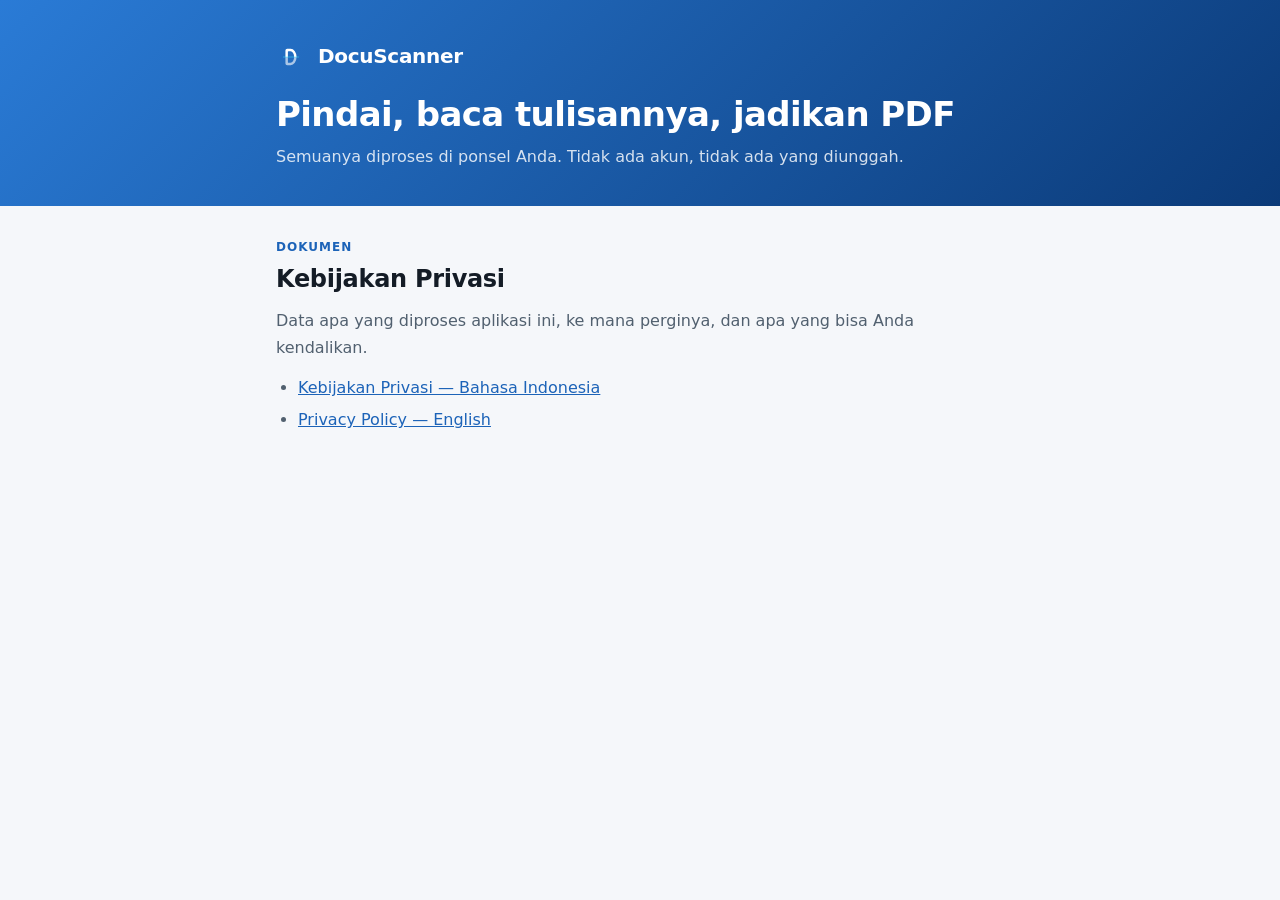
==== index.html @ 3e8f4c32 "inisial state" ====
<!doctype html>
<html lang="id">
<head>
<meta charset="utf-8">
<meta name="viewport" content="width=device-width, initial-scale=1">
<meta name="description" content="DocuScanner — pindai dokumen jadi PDF yang bisa dicari, semuanya diproses di ponsel.">
<title>DocuScanner</title>
<link rel="stylesheet" href="assets/style.css">
</head>
<body>

<header class="masthead">
  <div class="masthead-inner">
    <div class="wordmark">
      <svg width="30" height="30" viewBox="0 0 1024 1024" aria-hidden="true">
        <defs>
          <clipPath id="swept"><rect x="0" y="0" width="1024" height="512"/></clipPath>
          <clipPath id="unswept"><rect x="0" y="512" width="1024" height="512"/></clipPath>
          <path id="mark" fill-rule="evenodd" d="M382 232 H498 A204 280 0 0 1 498 792 H382 A60 60 0 0 1 322 732 V292 A60 60 0 0 1 382 232 Z M424 316 H498 A120 196 0 0 1 498 708 H424 A18 18 0 0 1 406 690 V334 A18 18 0 0 1 424 316 Z"/>
        </defs>
        <use href="#mark" fill="#FFFFFF" clip-path="url(#swept)"/>
        <use href="#mark" fill="#FFFFFF" opacity="0.62" clip-path="url(#unswept)"/>
        <rect x="236" y="502" width="552" height="20" rx="10" fill="#3FE0FF"/>
      </svg>
      DocuScanner
    </div>
    <h1>Pindai, baca tulisannya, jadikan PDF</h1>
    <p>Semuanya diproses di ponsel Anda. Tidak ada akun, tidak ada yang diunggah.</p>
  </div>
</header>

<main class="page">
  <section>
    <div class="eyebrow">Dokumen</div>
    <h2>Kebijakan Privasi</h2>
    <p>Data apa yang diproses aplikasi ini, ke mana perginya, dan apa yang bisa Anda kendalikan.</p>
    <ul>
      <li><a href="privacy-policy.html">Kebijakan Privasi — Bahasa Indonesia</a></li>
      <li><a href="privacy-policy-en.html">Privacy Policy — English</a></li>
    </ul>
  </section>
</main>
</body>
</html>
---- assets/style.css ----
/* Halaman statis DocuScanner (GitHub Pages). Warnanya mengikuti merek aplikasi:
   biru #2A7BD6 → #0B3A78 dengan sinar pindai sian #3FE0FF. */

:root {
  --bg: #F5F7FA;
  --surface: #FFFFFF;
  --surface-soft: #EEF3FA;
  --ink: #141C26;
  --ink-muted: #51606F;
  --ink-faint: #7C8A98;
  --accent: #1C63B8;
  --accent-strong: #0B3A78;
  --accent-soft: #E7F0FB;
  --beam: #0E9BC4;
  --line: #D9E1EB;
  --warn-bg: #FFF6E5;
  --warn-ink: #7A5312;
  --warn-line: #EED9A8;
  --font-body: "Inter", "Segoe UI", system-ui, -apple-system, sans-serif;
  --font-mono: "SFMono-Regular", Consolas, "Liberation Mono", monospace;
}

@media (prefers-color-scheme: dark) {
  :root:not([data-theme="light"]) {
    --bg: #0E1319;
    --surface: #161E28;
    --surface-soft: #1B2531;
    --ink: #E8EDF3;
    --ink-muted: #A3B1C0;
    --ink-faint: #74828F;
    --accent: #71B2F2;
    --accent-strong: #A8CEF8;
    --accent-soft: #17293D;
    --beam: #3FE0FF;
    --line: #27323F;
    --warn-bg: #2A2313;
    --warn-ink: #E6C880;
    --warn-line: #4B3E1D;
  }
}

:root[data-theme="dark"] {
  --bg: #0E1319;
  --surface: #161E28;
  --surface-soft: #1B2531;
  --ink: #E8EDF3;
  --ink-muted: #A3B1C0;
  --ink-faint: #74828F;
  --accent: #71B2F2;
  --accent-strong: #A8CEF8;
  --accent-soft: #17293D;
  --beam: #3FE0FF;
  --line: #27323F;
  --warn-bg: #2A2313;
  --warn-ink: #E6C880;
  --warn-line: #4B3E1D;
}

* { box-sizing: border-box; }

body {
  margin: 0;
  background: var(--bg);
  color: var(--ink);
  font-family: var(--font-body);
  font-size: 16px;
  line-height: 1.65;
  -webkit-font-smoothing: antialiased;
}

a { color: var(--accent); }
a:focus-visible, summary:focus-visible { outline: 2px solid var(--accent); outline-offset: 2px; }

.page { max-width: 760px; margin: 0 auto; padding: 0 16px 72px; }

/* Kepala halaman */

.masthead {
  background: linear-gradient(135deg, #2A7BD6, #0B3A78);
  color: #FFFFFF;
  margin: 0 0 32px;
  padding: 40px 24px 36px;
}

.masthead-inner { max-width: 728px; margin: 0 auto; }

.wordmark {
  display: flex;
  align-items: center;
  gap: 12px;
  font-size: 20px;
  font-weight: 700;
  letter-spacing: -0.3px;
}

.wordmark svg { display: block; }

.masthead h1 {
  margin: 22px 0 10px;
  font-size: 34px;
  line-height: 1.15;
  letter-spacing: -0.6px;
}

.masthead p { margin: 0; color: rgba(255, 255, 255, 0.82); }

.meta {
  margin-top: 18px;
  display: flex;
  flex-wrap: wrap;
  gap: 8px 20px;
  font-size: 14px;
  color: rgba(255, 255, 255, 0.78);
}

.meta b { color: #FFFFFF; font-weight: 600; }

.lang {
  margin-top: 20px;
  font-size: 14px;
}

.lang a { color: #FFFFFF; }

/* Isi */

.toc {
  background: var(--surface);
  border: 1px solid var(--line);
  border-radius: 14px;
  padding: 18px 22px;
  margin-bottom: 36px;
}

.toc h2 {
  margin: 0 0 10px;
  font-size: 13px;
  letter-spacing: 0.8px;
  text-transform: uppercase;
  color: var(--ink-faint);
}

.toc ol { margin: 0; padding-left: 22px; columns: 2; column-gap: 28px; }
.toc li { margin: 4px 0; break-inside: avoid; }
.toc a { text-decoration: none; }
.toc a:hover { text-decoration: underline; }

section { margin-bottom: 40px; scroll-margin-top: 20px; }

.eyebrow {
  font-size: 12px;
  font-weight: 600;
  letter-spacing: 1px;
  text-transform: uppercase;
  color: var(--accent);
  margin-bottom: 6px;
}

h2 { font-size: 24px; line-height: 1.25; letter-spacing: -0.3px; margin: 0 0 14px; }
h3 { font-size: 17px; margin: 24px 0 8px; }
p, li { color: var(--ink-muted); }
p { margin: 0 0 14px; }
ul, ol { margin: 0 0 14px; padding-left: 22px; }
li { margin: 6px 0; }
strong { color: var(--ink); font-weight: 600; }

.card {
  background: var(--surface);
  border: 1px solid var(--line);
  border-radius: 14px;
  padding: 18px 22px;
  margin: 18px 0;
}

.card h3 { margin-top: 0; }

.highlight {
  background: var(--accent-soft);
  border: 1px solid var(--line);
  border-left: 4px solid var(--accent);
  border-radius: 12px;
  padding: 16px 20px;
  margin: 18px 0;
}

.highlight p:last-child, .card p:last-child, .note p:last-child { margin-bottom: 0; }

.note {
  background: var(--warn-bg);
  border: 1px solid var(--warn-line);
  border-radius: 12px;
  padding: 16px 20px;
  margin: 18px 0;
}

.note p, .note li { color: var(--warn-ink); }
.note strong { color: var(--warn-ink); }

.table-wrap { overflow-x: auto; margin: 18px 0; }

table { width: 100%; border-collapse: collapse; font-size: 14.5px; min-width: 540px; }

th, td {
  text-align: left;
  vertical-align: top;
  padding: 11px 12px;
  border-bottom: 1px solid var(--line);
  color: var(--ink-muted);
}

th { color: var(--ink); font-weight: 600; background: var(--surface-soft); }
tbody tr:last-child td { border-bottom: none; }

code {
  font-family: var(--font-mono);
  font-size: 13.5px;
  background: var(--surface-soft);
  border: 1px solid var(--line);
  border-radius: 6px;
  padding: 1px 6px;
  color: var(--ink);
}

.contact {
  display: inline-block;
  font-size: 18px;
  font-weight: 600;
  margin-top: 4px;
}

footer {
  border-top: 1px solid var(--line);
  padding-top: 20px;
  font-size: 14px;
  color: var(--ink-faint);
}

@media (max-width: 560px) {
  .masthead { padding: 32px 16px 30px; }
  .masthead h1 { font-size: 27px; }
  .toc ol { columns: 1; }
}
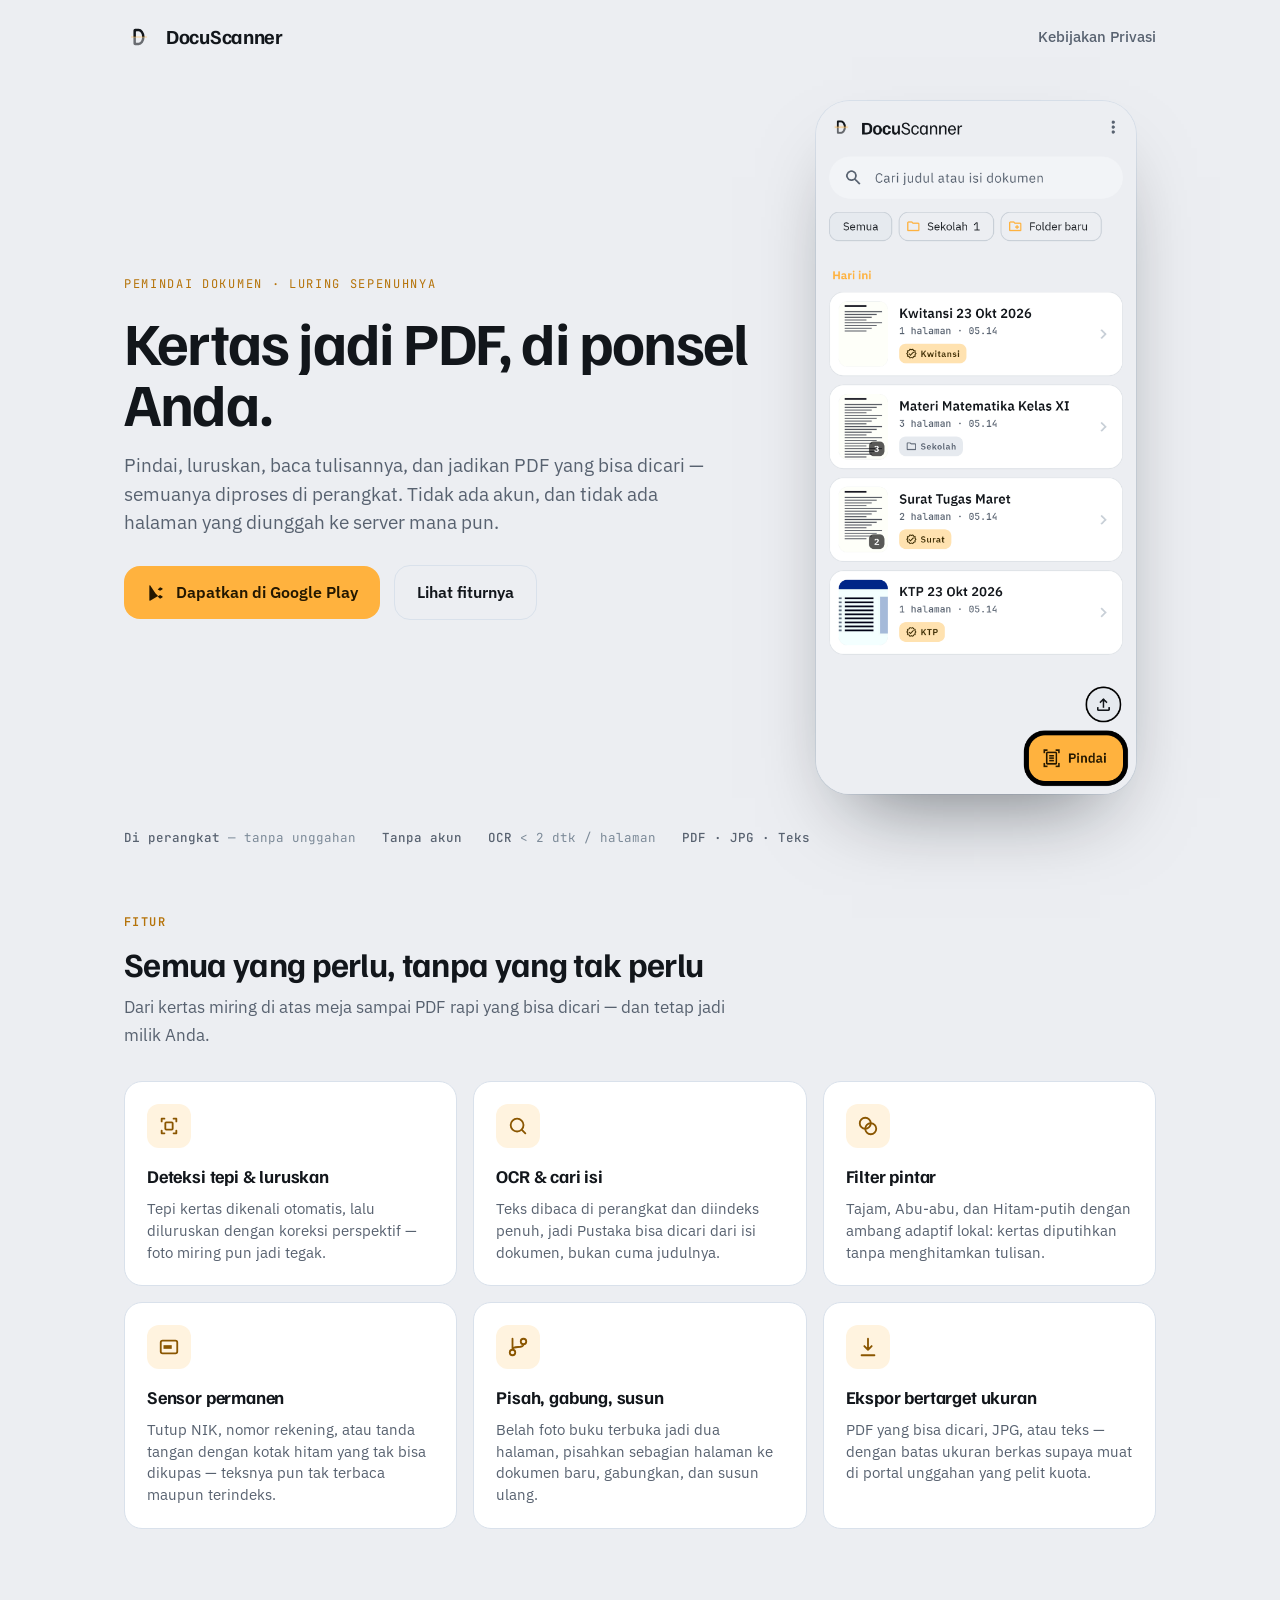
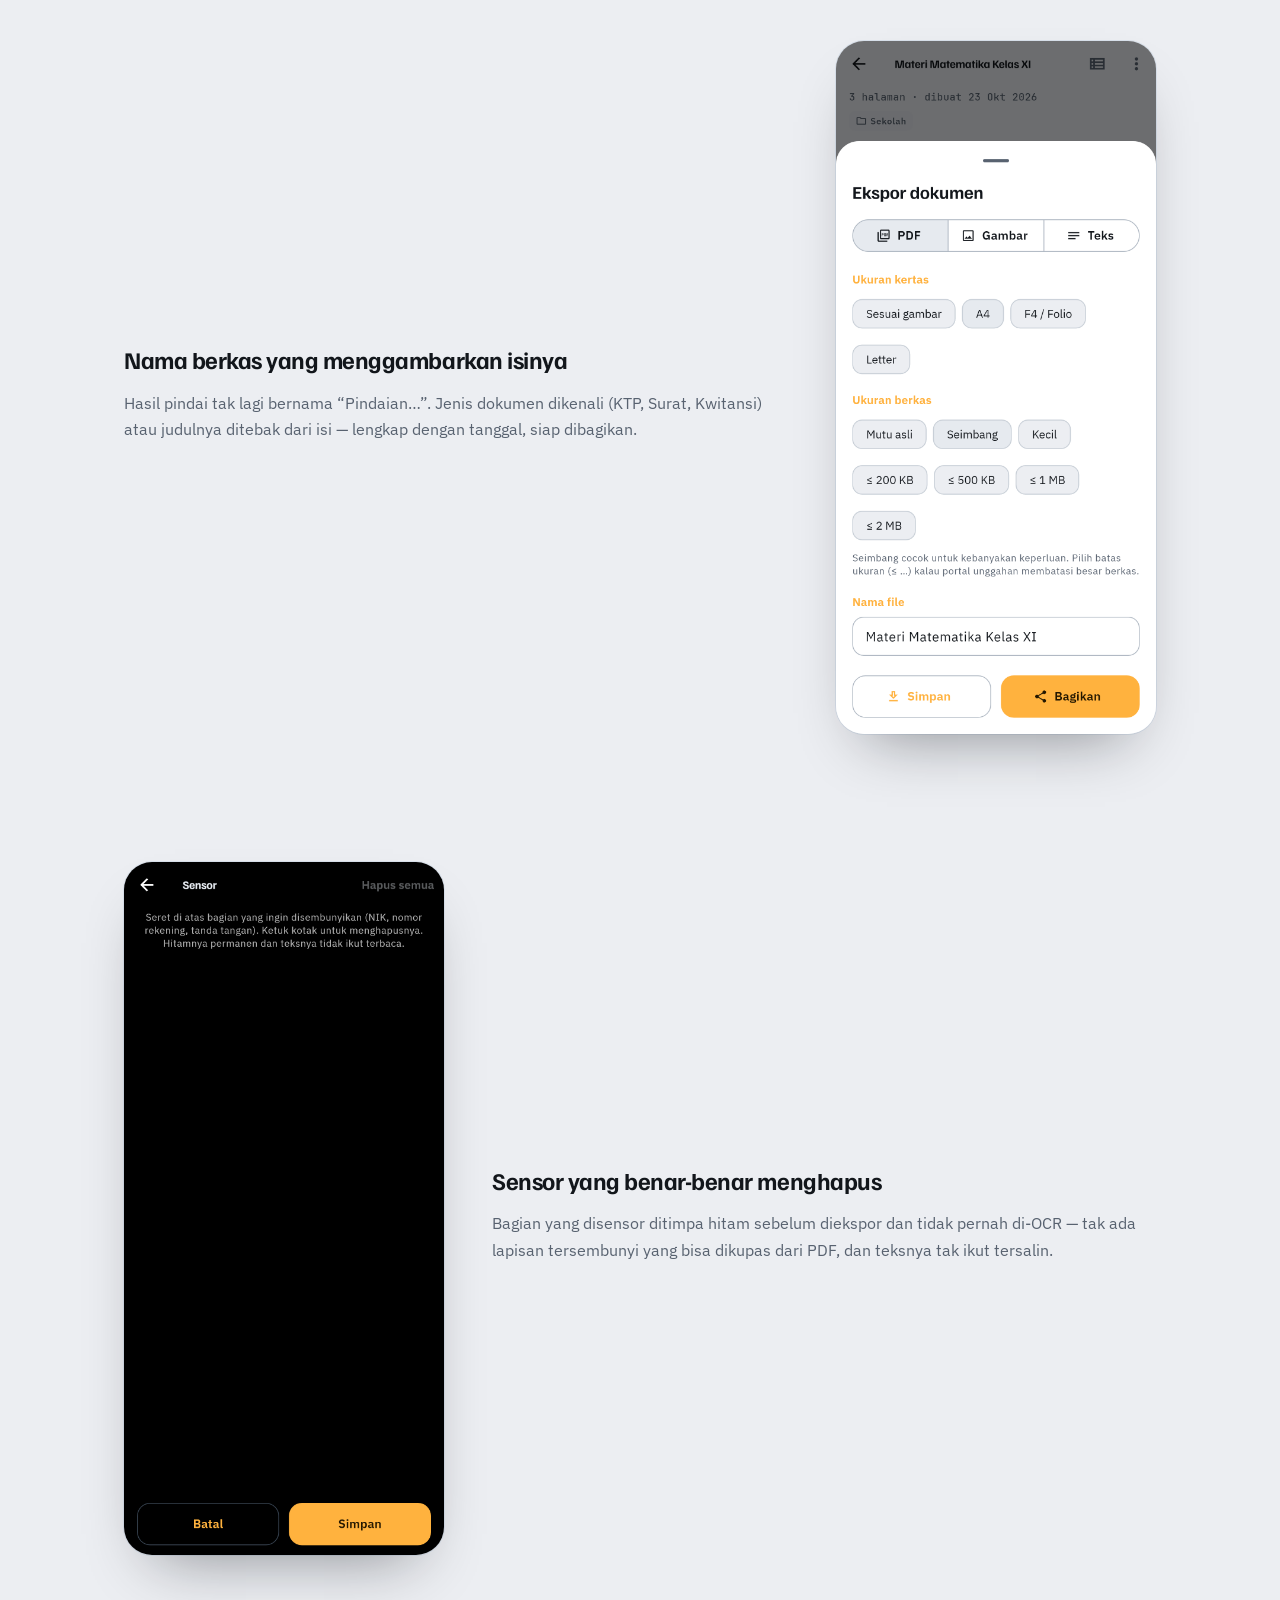
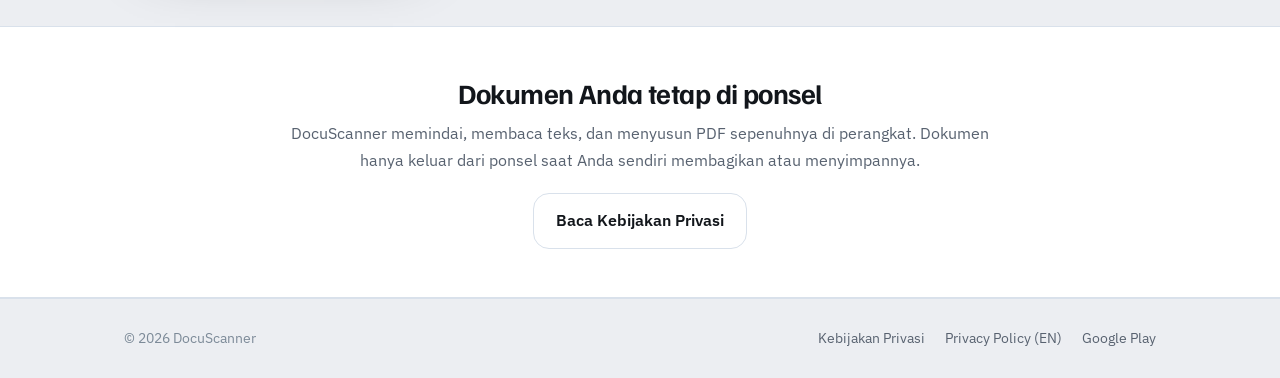
==== commit d2cfeff1: "Landing page promosi + reskin amber index.html jadi landing page penuh: hero, 6 fitur, tangkapan lay" ====
--- a/index.html
+++ b/index.html
@@ -3,42 +3,135 @@
 <head>
 <meta charset="utf-8">
 <meta name="viewport" content="width=device-width, initial-scale=1">
-<meta name="description" content="DocuScanner — pindai dokumen jadi PDF yang bisa dicari, semuanya diproses di ponsel.">
+<meta name="description" content="DocuScanner — pindai dokumen jadi PDF yang bisa dicari, OCR, sensor, dan ekspor bertarget ukuran. Semuanya diproses di ponsel: tanpa akun, tanpa unggahan.">
+<meta property="og:title" content="DocuScanner — kertas jadi PDF, di ponsel Anda">
+<meta property="og:description" content="Pindai, baca tulisannya, dan jadikan PDF yang bisa dicari. Semua proses di perangkat.">
 <title>DocuScanner</title>
+<link rel="preconnect" href="https://fonts.googleapis.com">
+<link rel="preconnect" href="https://fonts.gstatic.com" crossorigin>
+<link rel="stylesheet" href="https://fonts.googleapis.com/css2?family=Familjen+Grotesk:wght@600;700&family=IBM+Plex+Sans:wght@400;500;600&family=JetBrains+Mono:wght@400;500&display=swap">
 <link rel="stylesheet" href="assets/style.css">
 </head>
 <body>
 
-<header class="masthead">
-  <div class="masthead-inner">
-    <div class="wordmark">
-      <svg width="30" height="30" viewBox="0 0 1024 1024" aria-hidden="true">
-        <defs>
-          <clipPath id="swept"><rect x="0" y="0" width="1024" height="512"/></clipPath>
-          <clipPath id="unswept"><rect x="0" y="512" width="1024" height="512"/></clipPath>
-          <path id="mark" fill-rule="evenodd" d="M382 232 H498 A204 280 0 0 1 498 792 H382 A60 60 0 0 1 322 732 V292 A60 60 0 0 1 382 232 Z M424 316 H498 A120 196 0 0 1 498 708 H424 A18 18 0 0 1 406 690 V334 A18 18 0 0 1 424 316 Z"/>
-        </defs>
-        <use href="#mark" fill="#FFFFFF" clip-path="url(#swept)"/>
-        <use href="#mark" fill="#FFFFFF" opacity="0.62" clip-path="url(#unswept)"/>
-        <rect x="236" y="502" width="552" height="20" rx="10" fill="#3FE0FF"/>
-      </svg>
-      DocuScanner
+<nav class="lp-nav">
+  <span class="wordmark">
+    <svg width="30" height="30" viewBox="0 0 1024 1024" aria-hidden="true">
+      <defs>
+        <clipPath id="sw"><rect x="0" y="0" width="1024" height="512"/></clipPath>
+        <clipPath id="un"><rect x="0" y="512" width="1024" height="512"/></clipPath>
+        <path id="dmark" fill-rule="evenodd" d="M382 232 H498 A204 280 0 0 1 498 792 H382 A60 60 0 0 1 322 732 V292 A60 60 0 0 1 382 232 Z M424 316 H498 A120 196 0 0 1 498 708 H424 A18 18 0 0 1 406 690 V334 A18 18 0 0 1 424 316 Z"/>
+      </defs>
+      <use href="#dmark" fill="currentColor" clip-path="url(#sw)"/>
+      <use href="#dmark" fill="currentColor" opacity="0.6" clip-path="url(#un)"/>
+      <rect x="236" y="502" width="552" height="20" rx="10" fill="#FFB23E"/>
+    </svg>
+    DocuScanner
+  </span>
+  <a class="nav-link" href="privacy-policy.html">Kebijakan Privasi</a>
+</nav>
+
+<header class="hero">
+  <div>
+    <p class="hero-eyebrow">Pemindai dokumen · luring sepenuhnya</p>
+    <h1>Kertas jadi PDF, di ponsel Anda.</h1>
+    <p class="lede">Pindai, luruskan, baca tulisannya, dan jadikan PDF yang bisa dicari — semuanya diproses di perangkat. Tidak ada akun, dan tidak ada halaman yang diunggah ke server mana pun.</p>
+    <div class="cta-row">
+      <a class="btn btn-primary" href="https://play.google.com/store/apps/details?id=com.sandika.docuscanner">
+        <svg width="20" height="20" viewBox="0 0 24 24" fill="currentColor" aria-hidden="true"><path d="M4 3.3v17.4c0 .5.5.8.9.5l9.6-5.6-3-3L4.9 2.8c-.5-.3-.9 0-.9.5zm12.9 6.1 2.6-1.5c.6-.3.6-1.2 0-1.5L16.9 5 14 7.9l2.9 1.5zM14 16.1l2.9 2.9 2.6-1.5c.6-.3.6-1.2 0-1.5l-2.6-1.5L14 16.1z"/></svg>
+        Dapatkan di Google Play
+      </a>
+      <a class="btn btn-ghost" href="#fitur">Lihat fiturnya</a>
     </div>
-    <h1>Pindai, baca tulisannya, jadikan PDF</h1>
-    <p>Semuanya diproses di ponsel Anda. Tidak ada akun, tidak ada yang diunggah.</p>
   </div>
+  <img class="hero-phone" src="assets/screens/home.png" alt="Layar beranda DocuScanner: daftar dokumen dengan judul otomatis dan tombol Pindai.">
 </header>
 
-<main class="page">
-  <section>
-    <div class="eyebrow">Dokumen</div>
-    <h2>Kebijakan Privasi</h2>
-    <p>Data apa yang diproses aplikasi ini, ke mana perginya, dan apa yang bisa Anda kendalikan.</p>
-    <ul>
-      <li><a href="privacy-policy.html">Kebijakan Privasi — Bahasa Indonesia</a></li>
-      <li><a href="privacy-policy-en.html">Privacy Policy — English</a></li>
-    </ul>
-  </section>
-</main>
+<div class="trust">
+  <span><b>Di perangkat</b> — tanpa unggahan</span>
+  <span><b>Tanpa akun</b></span>
+  <span><b>OCR</b> &lt; 2 dtk / halaman</span>
+  <span><b>PDF · JPG · Teks</b></span>
+</div>
+
+<section class="section" id="fitur">
+  <div class="section-head">
+    <p class="eyebrow">Fitur</p>
+    <h2>Semua yang perlu, tanpa yang tak perlu</h2>
+    <p>Dari kertas miring di atas meja sampai PDF rapi yang bisa dicari — dan tetap jadi milik Anda.</p>
+  </div>
+  <div class="features">
+    <div class="feature">
+      <div class="ic"><svg width="22" height="22" viewBox="0 0 24 24" fill="none" stroke="currentColor" stroke-width="2" stroke-linecap="round" stroke-linejoin="round"><path d="M4 7V4h3M20 7V4h-3M4 17v3h3M20 17v3h-3"/><rect x="8" y="8" width="8" height="8" rx="1"/></svg></div>
+      <h3>Deteksi tepi &amp; luruskan</h3>
+      <p>Tepi kertas dikenali otomatis, lalu diluruskan dengan koreksi perspektif — foto miring pun jadi tegak.</p>
+    </div>
+    <div class="feature">
+      <div class="ic"><svg width="22" height="22" viewBox="0 0 24 24" fill="none" stroke="currentColor" stroke-width="2" stroke-linecap="round"><circle cx="11" cy="11" r="7"/><path d="M20 20l-3.5-3.5"/></svg></div>
+      <h3>OCR &amp; cari isi</h3>
+      <p>Teks dibaca di perangkat dan diindeks penuh, jadi Pustaka bisa dicari dari isi dokumen, bukan cuma judulnya.</p>
+    </div>
+    <div class="feature">
+      <div class="ic"><svg width="22" height="22" viewBox="0 0 24 24" fill="none" stroke="currentColor" stroke-width="2"><circle cx="9" cy="9" r="6"/><circle cx="15" cy="15" r="6"/></svg></div>
+      <h3>Filter pintar</h3>
+      <p>Tajam, Abu-abu, dan Hitam-putih dengan ambang adaptif lokal: kertas diputihkan tanpa menghitamkan tulisan.</p>
+    </div>
+    <div class="feature">
+      <div class="ic"><svg width="22" height="22" viewBox="0 0 24 24" fill="none" stroke="currentColor" stroke-width="2"><rect x="3" y="5" width="18" height="14" rx="2"/><rect x="6" y="10" width="9" height="4" fill="currentColor" stroke="none"/></svg></div>
+      <h3>Sensor permanen</h3>
+      <p>Tutup NIK, nomor rekening, atau tanda tangan dengan kotak hitam yang tak bisa dikupas — teksnya pun tak terbaca maupun terindeks.</p>
+    </div>
+    <div class="feature">
+      <div class="ic"><svg width="22" height="22" viewBox="0 0 24 24" fill="none" stroke="currentColor" stroke-width="2" stroke-linecap="round" stroke-linejoin="round"><path d="M6 3v12M6 15a3 3 0 100 6 3 3 0 000-6zM18 3a3 3 0 100 6 3 3 0 000-6zM18 9c0 6-12 0-12 6"/></svg></div>
+      <h3>Pisah, gabung, susun</h3>
+      <p>Belah foto buku terbuka jadi dua halaman, pisahkan sebagian halaman ke dokumen baru, gabungkan, dan susun ulang.</p>
+    </div>
+    <div class="feature">
+      <div class="ic"><svg width="22" height="22" viewBox="0 0 24 24" fill="none" stroke="currentColor" stroke-width="2" stroke-linecap="round" stroke-linejoin="round"><path d="M12 3v12m0 0l-4-4m4 4l4-4M5 21h14"/></svg></div>
+      <h3>Ekspor bertarget ukuran</h3>
+      <p>PDF yang bisa dicari, JPG, atau teks — dengan batas ukuran berkas supaya muat di portal unggahan yang pelit kuota.</p>
+    </div>
+  </div>
+</section>
+
+<section class="section">
+  <div class="showcase">
+    <div>
+      <h3>Nama berkas yang menggambarkan isinya</h3>
+      <p>Hasil pindai tak lagi bernama “Pindaian…”. Jenis dokumen dikenali (KTP, Surat, Kwitansi) atau judulnya ditebak dari isi — lengkap dengan tanggal, siap dibagikan.</p>
+    </div>
+    <div class="shot"><img src="assets/screens/export.png" alt="Lembar ekspor: pilih format, ukuran kertas, batas ukuran berkas, dan nama file."></div>
+  </div>
+</section>
+
+<section class="section">
+  <div class="showcase flip">
+    <div class="shot"><img src="assets/screens/redact.png" alt="Layar sensor: menutup bagian rahasia dengan kotak hitam permanen."></div>
+    <div>
+      <h3>Sensor yang benar-benar menghapus</h3>
+      <p>Bagian yang disensor ditimpa hitam sebelum diekspor dan tidak pernah di-OCR — tak ada lapisan tersembunyi yang bisa dikupas dari PDF, dan teksnya tak ikut tersalin.</p>
+    </div>
+  </div>
+</section>
+
+<div class="band">
+  <div class="inner">
+    <h2>Dokumen Anda tetap di ponsel</h2>
+    <p>DocuScanner memindai, membaca teks, dan menyusun PDF sepenuhnya di perangkat. Dokumen hanya keluar dari ponsel saat Anda sendiri membagikan atau menyimpannya.</p>
+    <a class="btn btn-ghost" href="privacy-policy.html">Baca Kebijakan Privasi</a>
+  </div>
+</div>
+
+<footer>
+  <div class="inner">
+    <span>© 2026 DocuScanner</span>
+    <span class="links">
+      <a href="privacy-policy.html">Kebijakan Privasi</a>
+      <a href="privacy-policy-en.html">Privacy Policy (EN)</a>
+      <a href="https://play.google.com/store/apps/details?id=com.sandika.docuscanner">Google Play</a>
+    </span>
+  </div>
+</footer>
+
 </body>
 </html>
--- a/assets/style.css
+++ b/assets/style.css
@@ -1,37 +1,39 @@
-/* Halaman statis DocuScanner (GitHub Pages). Warnanya mengikuti merek aplikasi:
-   biru #2A7BD6 → #0B3A78 dengan sinar pindai sian #3FE0FF. */
+/* Halaman statis DocuScanner (GitHub Pages). Rupanya mengikuti aplikasi: permukaan netral,
+   aksen amber (#FFB23E), font Familjen Grotesk / IBM Plex Sans / JetBrains Mono. */
 
 :root {
-  --bg: #F5F7FA;
+  --bg: #ECEEF2;
   --surface: #FFFFFF;
-  --surface-soft: #EEF3FA;
-  --ink: #141C26;
-  --ink-muted: #51606F;
+  --surface-soft: #F2F4F7;
+  --ink: #12161B;
+  --ink-muted: #586270;
   --ink-faint: #7C8A98;
-  --accent: #1C63B8;
-  --accent-strong: #0B3A78;
-  --accent-soft: #E7F0FB;
-  --beam: #0E9BC4;
+  --accent: #B5730A;        /* amber yang cukup gelap untuk teks/tautan di latar terang */
+  --accent-strong: #8A5600;
+  --accent-soft: #FFF3DF;
+  --beam: #FFB23E;          /* amber terang untuk hiasan (sinar, tombol) */
+  --on-beam: #231700;
   --line: #D9E1EB;
   --warn-bg: #FFF6E5;
   --warn-ink: #7A5312;
   --warn-line: #EED9A8;
-  --font-body: "Inter", "Segoe UI", system-ui, -apple-system, sans-serif;
-  --font-mono: "SFMono-Regular", Consolas, "Liberation Mono", monospace;
+  --font-display: "Familjen Grotesk", "Segoe UI", system-ui, sans-serif;
+  --font-body: "IBM Plex Sans", "Segoe UI", system-ui, -apple-system, sans-serif;
+  --font-mono: "JetBrains Mono", "SFMono-Regular", Consolas, monospace;
 }
 
 @media (prefers-color-scheme: dark) {
   :root:not([data-theme="light"]) {
     --bg: #0E1319;
-    --surface: #161E28;
+    --surface: #171E28;
     --surface-soft: #1B2531;
     --ink: #E8EDF3;
     --ink-muted: #A3B1C0;
     --ink-faint: #74828F;
-    --accent: #71B2F2;
-    --accent-strong: #A8CEF8;
-    --accent-soft: #17293D;
-    --beam: #3FE0FF;
+    --accent: #FFC368;
+    --accent-strong: #FFD89A;
+    --accent-soft: #2A2010;
+    --beam: #FFB23E;
     --line: #27323F;
     --warn-bg: #2A2313;
     --warn-ink: #E6C880;
@@ -41,15 +43,15 @@
 
 :root[data-theme="dark"] {
   --bg: #0E1319;
-  --surface: #161E28;
+  --surface: #171E28;
   --surface-soft: #1B2531;
   --ink: #E8EDF3;
   --ink-muted: #A3B1C0;
   --ink-faint: #74828F;
-  --accent: #71B2F2;
-  --accent-strong: #A8CEF8;
-  --accent-soft: #17293D;
-  --beam: #3FE0FF;
+  --accent: #FFC368;
+  --accent-strong: #FFD89A;
+  --accent-soft: #2A2010;
+  --beam: #FFB23E;
   --line: #27323F;
   --warn-bg: #2A2313;
   --warn-ink: #E6C880;
@@ -69,14 +71,17 @@
 }
 
 a { color: var(--accent); }
-a:focus-visible, summary:focus-visible { outline: 2px solid var(--accent); outline-offset: 2px; }
+a:focus-visible, summary:focus-visible, button:focus-visible {
+  outline: 2px solid var(--beam);
+  outline-offset: 2px;
+}
 
 .page { max-width: 760px; margin: 0 auto; padding: 0 16px 72px; }
 
-/* Kepala halaman */
+/* ---------- Kepala / masthead (dipakai halaman kebijakan privasi) ---------- */
 
 .masthead {
-  background: linear-gradient(135deg, #2A7BD6, #0B3A78);
+  background: linear-gradient(135deg, #1B2531, #0E1319);
   color: #FFFFFF;
   margin: 0 0 32px;
   padding: 40px 24px 36px;
@@ -88,6 +93,7 @@
   display: flex;
   align-items: center;
   gap: 12px;
+  font-family: var(--font-display);
   font-size: 20px;
   font-weight: 700;
   letter-spacing: -0.3px;
@@ -96,6 +102,7 @@
 .wordmark svg { display: block; }
 
 .masthead h1 {
+  font-family: var(--font-display);
   margin: 22px 0 10px;
   font-size: 34px;
   line-height: 1.15;
@@ -104,58 +111,147 @@
 
 .masthead p { margin: 0; color: rgba(255, 255, 255, 0.82); }
 
-.meta {
-  margin-top: 18px;
+.meta { margin-top: 18px; display: flex; flex-wrap: wrap; gap: 8px 20px; font-size: 14px; color: rgba(255, 255, 255, 0.78); }
+.meta b { color: #FFFFFF; font-weight: 600; }
+.lang { margin-top: 20px; font-size: 14px; }
+.lang a { color: #FFFFFF; }
+
+/* ---------- Landing page ---------- */
+
+.lp-nav {
+  max-width: 1080px;
+  margin: 0 auto;
+  padding: 20px 24px;
+  display: flex;
+  align-items: center;
+  justify-content: space-between;
+}
+.lp-nav .wordmark { color: var(--ink); }
+.lp-nav .wordmark .dark-ink { color: var(--ink); }
+.lp-nav a.nav-link { color: var(--ink-muted); text-decoration: none; font-size: 14.5px; font-weight: 500; }
+.lp-nav a.nav-link:hover { color: var(--ink); }
+
+.hero {
+  max-width: 1080px;
+  margin: 0 auto;
+  padding: 28px 24px 8px;
+  display: grid;
+  grid-template-columns: 1fr minmax(0, 360px);
+  gap: 48px;
+  align-items: center;
+}
+.hero-eyebrow {
+  font-family: var(--font-mono);
+  font-size: 12px;
+  letter-spacing: 0.14em;
+  text-transform: uppercase;
+  color: var(--accent);
+  margin: 0 0 16px;
+}
+.hero h1 {
+  font-family: var(--font-display);
+  font-size: clamp(38px, 6vw, 60px);
+  line-height: 1.02;
+  letter-spacing: -0.03em;
+  margin: 0 0 18px;
+}
+.hero p.lede { font-size: 19px; line-height: 1.5; color: var(--ink-muted); margin: 0 0 28px; max-width: 32em; }
+
+.cta-row { display: flex; flex-wrap: wrap; gap: 14px; align-items: center; }
+.btn {
+  display: inline-flex;
+  align-items: center;
+  gap: 10px;
+  padding: 14px 22px;
+  border-radius: 16px;
+  font-weight: 600;
+  text-decoration: none;
+  font-size: 15.5px;
+}
+.btn-primary { background: var(--beam); color: var(--on-beam); }
+.btn-primary:hover { filter: brightness(1.05); }
+.btn-ghost { color: var(--ink); border: 1px solid var(--line); }
+.btn-ghost:hover { border-color: var(--ink-muted); }
+.btn svg { display: block; }
+
+.hero-phone {
+  justify-self: center;
+  width: 100%;
+  max-width: 320px;
+  border-radius: 34px;
+  box-shadow: 0 40px 80px -36px rgba(8, 12, 18, 0.55), 0 0 0 1px var(--line);
+}
+
+.trust {
+  max-width: 1080px;
+  margin: 8px auto 0;
+  padding: 18px 24px 8px;
   display: flex;
   flex-wrap: wrap;
-  gap: 8px 20px;
-  font-size: 14px;
-  color: rgba(255, 255, 255, 0.78);
-}
-
-.meta b { color: #FFFFFF; font-weight: 600; }
-
-.lang {
-  margin-top: 20px;
-  font-size: 14px;
-}
-
-.lang a { color: #FFFFFF; }
-
-/* Isi */
-
-.toc {
+  gap: 10px 26px;
+  font-family: var(--font-mono);
+  font-size: 12.5px;
+  color: var(--ink-faint);
+}
+.trust b { color: var(--ink-muted); font-weight: 500; }
+
+/* Bagian fitur */
+.section { max-width: 1080px; margin: 0 auto; padding: 56px 24px; }
+.section-head { max-width: 40rem; margin: 0 0 32px; }
+.section-head .eyebrow {
+  font-family: var(--font-mono);
+  font-size: 12px; letter-spacing: 0.12em; text-transform: uppercase; color: var(--accent); margin: 0 0 10px;
+}
+.section-head h2 { font-family: var(--font-display); font-size: clamp(26px, 4vw, 34px); letter-spacing: -0.02em; margin: 0 0 8px; }
+.section-head p { color: var(--ink-muted); margin: 0; font-size: 17px; }
+
+.features { display: grid; grid-template-columns: repeat(3, 1fr); gap: 16px; }
+.feature {
   background: var(--surface);
   border: 1px solid var(--line);
-  border-radius: 14px;
-  padding: 18px 22px;
-  margin-bottom: 36px;
-}
-
-.toc h2 {
-  margin: 0 0 10px;
-  font-size: 13px;
-  letter-spacing: 0.8px;
-  text-transform: uppercase;
-  color: var(--ink-faint);
-}
-
+  border-radius: 18px;
+  padding: 22px;
+}
+.feature .ic {
+  width: 44px; height: 44px; border-radius: 12px;
+  background: var(--accent-soft); color: var(--accent-strong);
+  display: grid; place-items: center; margin-bottom: 14px;
+}
+.feature h3 { font-family: var(--font-display); font-size: 18px; margin: 0 0 6px; letter-spacing: -0.01em; }
+.feature p { margin: 0; color: var(--ink-muted); font-size: 14.5px; line-height: 1.5; }
+
+/* Baris tangkapan layar + teks selang-seling */
+.showcase { display: grid; grid-template-columns: 1fr 320px; gap: 48px; align-items: center; margin: 0 0 8px; }
+.showcase.flip { grid-template-columns: 320px 1fr; }
+.showcase.flip .shot { order: -1; }
+.showcase h3 { font-family: var(--font-display); font-size: 24px; letter-spacing: -0.02em; margin: 0 0 10px; }
+.showcase p { color: var(--ink-muted); margin: 0; font-size: 16px; }
+.showcase .shot img {
+  width: 100%; max-width: 320px; border-radius: 28px;
+  box-shadow: 0 30px 60px -30px rgba(8, 12, 18, 0.45), 0 0 0 1px var(--line);
+}
+
+/* Band privasi */
+.band {
+  background: var(--surface);
+  border-top: 1px solid var(--line);
+  border-bottom: 1px solid var(--line);
+}
+.band .inner { max-width: 760px; margin: 0 auto; padding: 48px 24px; text-align: center; }
+.band h2 { font-family: var(--font-display); font-size: 28px; letter-spacing: -0.02em; margin: 0 0 10px; }
+.band p { color: var(--ink-muted); margin: 0 auto 20px; max-width: 46em; }
+
+/* ---------- Isi halaman kebijakan privasi (tak diubah strukturnya) ---------- */
+
+.toc { background: var(--surface); border: 1px solid var(--line); border-radius: 14px; padding: 18px 22px; margin-bottom: 36px; }
+.toc h2 { margin: 0 0 10px; font-size: 13px; letter-spacing: 0.8px; text-transform: uppercase; color: var(--ink-faint); }
 .toc ol { margin: 0; padding-left: 22px; columns: 2; column-gap: 28px; }
 .toc li { margin: 4px 0; break-inside: avoid; }
 .toc a { text-decoration: none; }
 .toc a:hover { text-decoration: underline; }
 
 section { margin-bottom: 40px; scroll-margin-top: 20px; }
-
-.eyebrow {
-  font-size: 12px;
-  font-weight: 600;
-  letter-spacing: 1px;
-  text-transform: uppercase;
-  color: var(--accent);
-  margin-bottom: 6px;
-}
-
+.eyebrow { font-size: 12px; font-weight: 600; letter-spacing: 1px; text-transform: uppercase; color: var(--accent); margin-bottom: 6px; }
 h2 { font-size: 24px; line-height: 1.25; letter-spacing: -0.3px; margin: 0 0 14px; }
 h3 { font-size: 17px; margin: 24px 0 8px; }
 p, li { color: var(--ink-muted); }
@@ -164,75 +260,42 @@
 li { margin: 6px 0; }
 strong { color: var(--ink); font-weight: 600; }
 
-.card {
-  background: var(--surface);
-  border: 1px solid var(--line);
-  border-radius: 14px;
-  padding: 18px 22px;
-  margin: 18px 0;
-}
-
+.card { background: var(--surface); border: 1px solid var(--line); border-radius: 14px; padding: 18px 22px; margin: 18px 0; }
 .card h3 { margin-top: 0; }
-
-.highlight {
-  background: var(--accent-soft);
-  border: 1px solid var(--line);
-  border-left: 4px solid var(--accent);
-  border-radius: 12px;
-  padding: 16px 20px;
-  margin: 18px 0;
-}
-
+.highlight { background: var(--accent-soft); border: 1px solid var(--line); border-left: 4px solid var(--beam); border-radius: 12px; padding: 16px 20px; margin: 18px 0; }
 .highlight p:last-child, .card p:last-child, .note p:last-child { margin-bottom: 0; }
-
-.note {
-  background: var(--warn-bg);
-  border: 1px solid var(--warn-line);
-  border-radius: 12px;
-  padding: 16px 20px;
-  margin: 18px 0;
-}
-
+.note { background: var(--warn-bg); border: 1px solid var(--warn-line); border-radius: 12px; padding: 16px 20px; margin: 18px 0; }
 .note p, .note li { color: var(--warn-ink); }
 .note strong { color: var(--warn-ink); }
-
 .table-wrap { overflow-x: auto; margin: 18px 0; }
-
 table { width: 100%; border-collapse: collapse; font-size: 14.5px; min-width: 540px; }
-
-th, td {
-  text-align: left;
-  vertical-align: top;
-  padding: 11px 12px;
-  border-bottom: 1px solid var(--line);
-  color: var(--ink-muted);
-}
-
+th, td { text-align: left; vertical-align: top; padding: 11px 12px; border-bottom: 1px solid var(--line); color: var(--ink-muted); }
 th { color: var(--ink); font-weight: 600; background: var(--surface-soft); }
 tbody tr:last-child td { border-bottom: none; }
-
-code {
-  font-family: var(--font-mono);
-  font-size: 13.5px;
-  background: var(--surface-soft);
-  border: 1px solid var(--line);
-  border-radius: 6px;
-  padding: 1px 6px;
-  color: var(--ink);
-}
-
-.contact {
-  display: inline-block;
-  font-size: 18px;
-  font-weight: 600;
-  margin-top: 4px;
-}
-
-footer {
-  border-top: 1px solid var(--line);
-  padding-top: 20px;
-  font-size: 14px;
-  color: var(--ink-faint);
+code { font-family: var(--font-mono); font-size: 13.5px; background: var(--surface-soft); border: 1px solid var(--line); border-radius: 6px; padding: 1px 6px; color: var(--ink); }
+.contact { display: inline-block; font-size: 18px; font-weight: 600; margin-top: 4px; }
+
+/* ---------- Footer ---------- */
+footer { border-top: 1px solid var(--line); }
+footer .inner {
+  max-width: 1080px; margin: 0 auto; padding: 28px 24px;
+  display: flex; flex-wrap: wrap; gap: 10px 28px; align-items: center; justify-content: space-between;
+  font-size: 14px; color: var(--ink-faint);
+}
+footer a { color: var(--ink-muted); text-decoration: none; }
+footer a:hover { color: var(--ink); text-decoration: underline; }
+footer .links { display: flex; flex-wrap: wrap; gap: 8px 20px; }
+
+/* Footer khusus halaman kebijakan privasi (versi lama) */
+.page footer { border-top: 1px solid var(--line); padding-top: 20px; font-size: 14px; color: var(--ink-faint); }
+
+@media (max-width: 860px) {
+  .hero { grid-template-columns: 1fr; gap: 28px; }
+  .hero-phone { max-width: 260px; }
+  .features { grid-template-columns: 1fr; }
+  .showcase, .showcase.flip { grid-template-columns: 1fr; gap: 20px; }
+  .showcase.flip .shot { order: 0; }
+  .showcase .shot img { max-width: 240px; }
 }
 
 @media (max-width: 560px) {
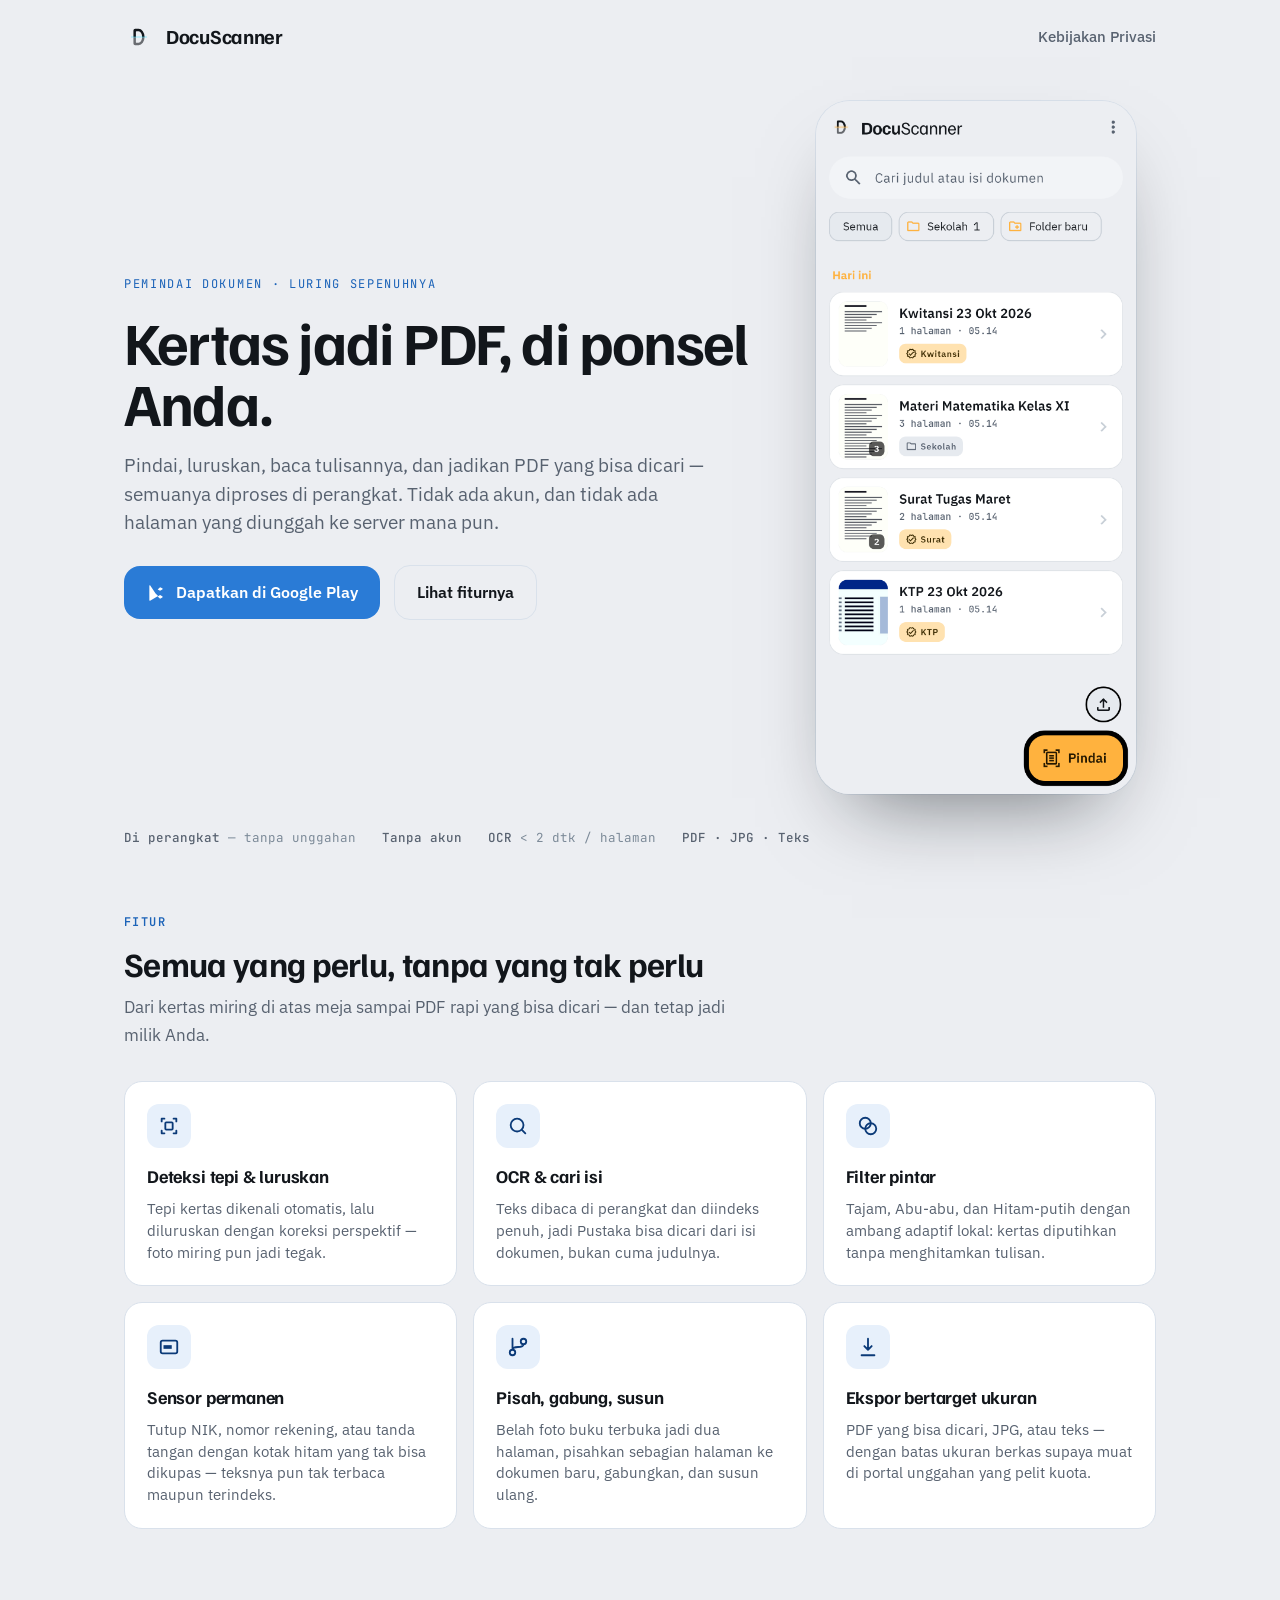
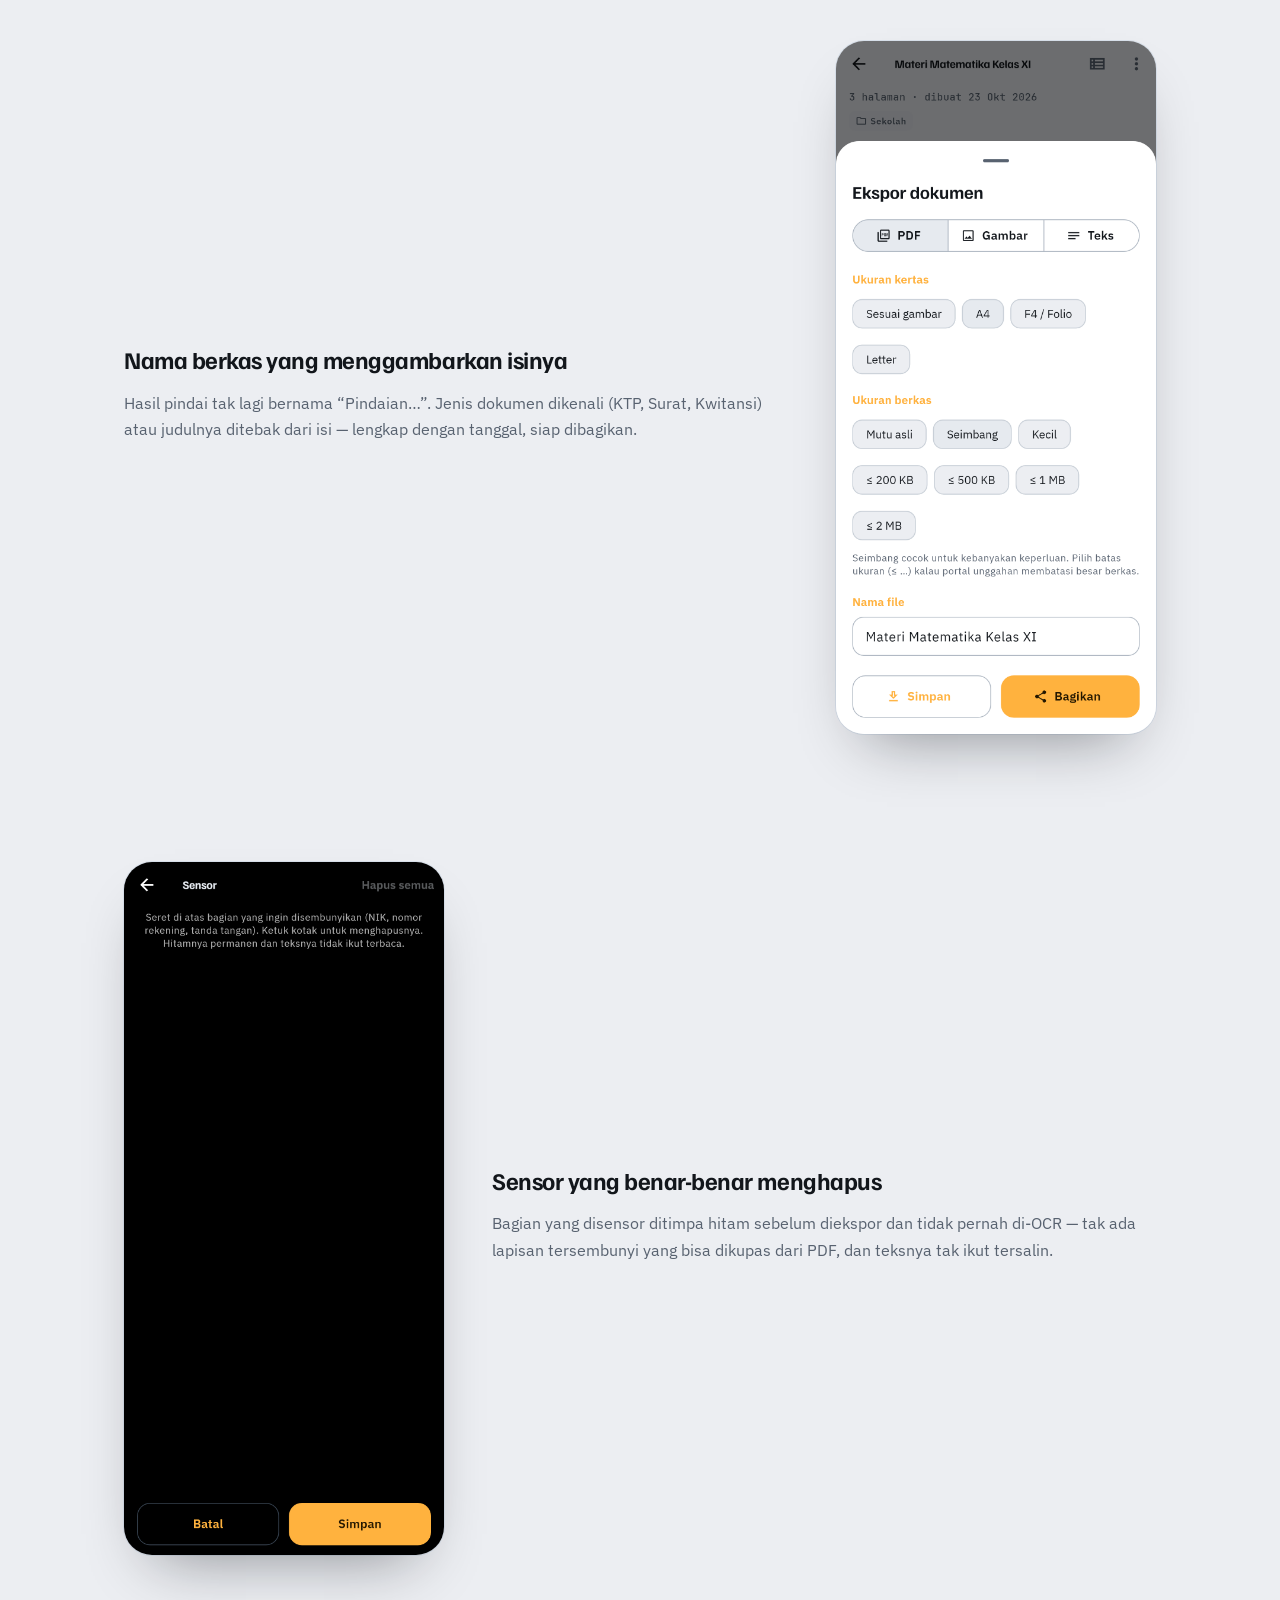
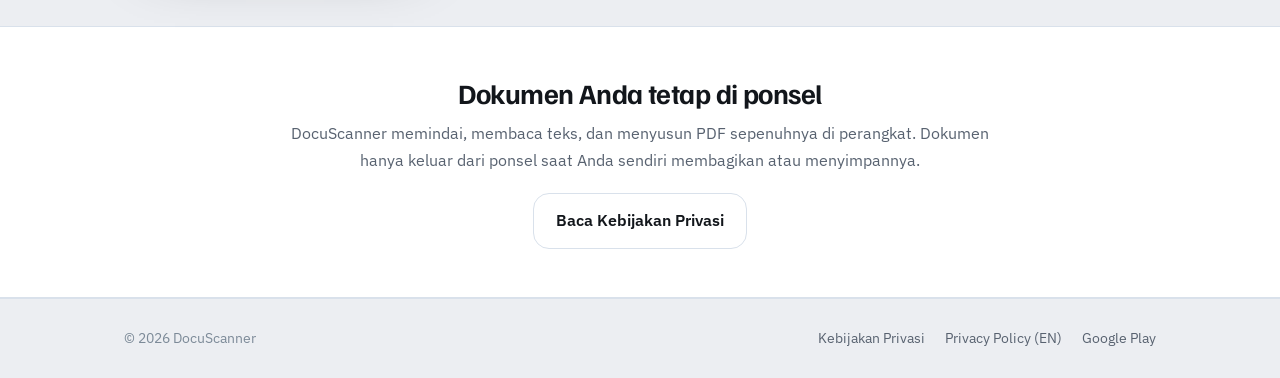
==== commit e55a8e42: "landing oke" ====
--- a/index.html
+++ b/index.html
@@ -24,7 +24,7 @@
       </defs>
       <use href="#dmark" fill="currentColor" clip-path="url(#sw)"/>
       <use href="#dmark" fill="currentColor" opacity="0.6" clip-path="url(#un)"/>
-      <rect x="236" y="502" width="552" height="20" rx="10" fill="#FFB23E"/>
+      <rect x="236" y="502" width="552" height="20" rx="10" fill="#3FE0FF"/>
     </svg>
     DocuScanner
   </span>
--- a/assets/style.css
+++ b/assets/style.css
@@ -8,11 +8,11 @@
   --ink: #12161B;
   --ink-muted: #586270;
   --ink-faint: #7C8A98;
-  --accent: #B5730A;        /* amber yang cukup gelap untuk teks/tautan di latar terang */
-  --accent-strong: #8A5600;
-  --accent-soft: #FFF3DF;
-  --beam: #FFB23E;          /* amber terang untuk hiasan (sinar, tombol) */
-  --on-beam: #231700;
+  --accent: #1C63B8;        /* biru untuk teks/tautan di latar terang */
+  --accent-strong: #0B3A78;
+  --accent-soft: #E7F0FB;
+  --beam: #2A7BD6;          /* biru merek untuk tombol utama & aksen */
+  --on-beam: #FFFFFF;
   --line: #D9E1EB;
   --warn-bg: #FFF6E5;
   --warn-ink: #7A5312;
@@ -30,10 +30,10 @@
     --ink: #E8EDF3;
     --ink-muted: #A3B1C0;
     --ink-faint: #74828F;
-    --accent: #FFC368;
-    --accent-strong: #FFD89A;
-    --accent-soft: #2A2010;
-    --beam: #FFB23E;
+    --accent: #71B2F2;
+    --accent-strong: #A8CEF8;
+    --accent-soft: #17293D;
+    --beam: #4A90D9;
     --line: #27323F;
     --warn-bg: #2A2313;
     --warn-ink: #E6C880;
@@ -48,10 +48,10 @@
   --ink: #E8EDF3;
   --ink-muted: #A3B1C0;
   --ink-faint: #74828F;
-  --accent: #FFC368;
-  --accent-strong: #FFD89A;
-  --accent-soft: #2A2010;
-  --beam: #FFB23E;
+  --accent: #71B2F2;
+  --accent-strong: #A8CEF8;
+  --accent-soft: #17293D;
+  --beam: #4A90D9;
   --line: #27323F;
   --warn-bg: #2A2313;
   --warn-ink: #E6C880;
